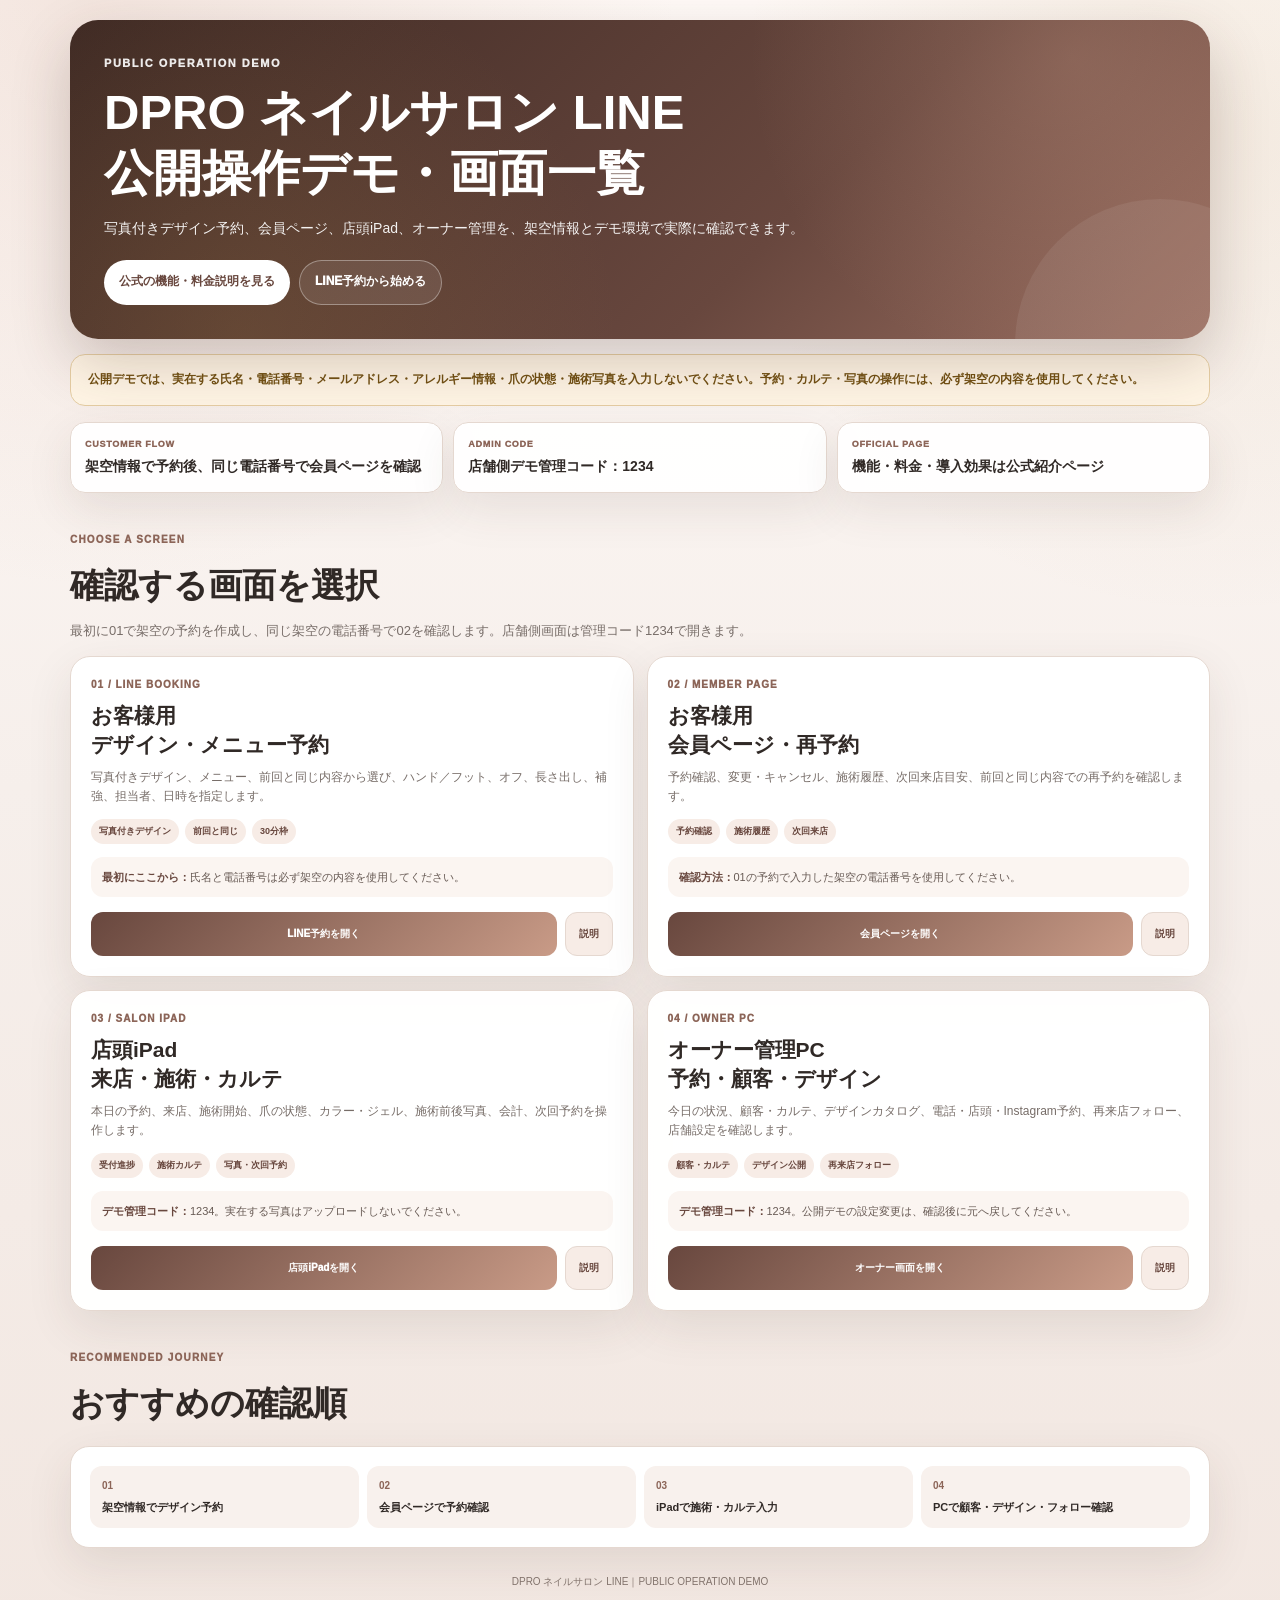
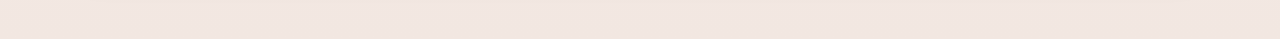
==== demo-guide.html @ 18c0ce61 "STEP DPRO-SYSTEMS-11 clarify nail salon operation demo R4" ====
<!doctype html>
<html lang="ja">
<head>
<meta charset="utf-8">
<meta name="viewport" content="width=device-width,initial-scale=1,viewport-fit=cover">
<meta name="theme-color" content="#68473e">
<meta name="robots" content="noindex,nofollow,noarchive">
<link rel="canonical" href="https://dpro-shop.com/systems/nail">
<title>DPRO ネイルサロン LINE｜公開操作デモ・画面一覧</title>
<style>
:root{
  --bg:#f6efeb;--card:#fff;--ink:#302926;--muted:#776d68;--line:#e5d8d0;
  --brand:#8c6558;--deep:#68473e;--brand2:#c99b87;--soft:#fff8f4;
  --ok:#47745f;--gold:#a98143;--shadow:0 16px 46px rgba(67,45,36,.10)
}
*{box-sizing:border-box}
html{background:var(--bg);scroll-behavior:smooth}
body{
  margin:0;min-height:100vh;color:var(--ink);
  font-family:-apple-system,BlinkMacSystemFont,"Segoe UI","Noto Sans JP","Yu Gothic UI",Meiryo,sans-serif;
  background:
    radial-gradient(circle at 7% 0,rgba(201,155,135,.22),transparent 29%),
    radial-gradient(circle at 95% 8%,rgba(169,129,67,.12),transparent 25%),
    linear-gradient(180deg,#fffaf7 0%,var(--bg) 48%,#f2e7e1 100%);
  line-height:1.65
}
a{color:inherit}
.page{width:min(1140px,calc(100% - 24px));margin:0 auto;padding:20px 0 48px}
.hero{
  position:relative;overflow:hidden;padding:34px;border-radius:28px;color:#fff;
  background:
    radial-gradient(circle at 88% 12%,rgba(201,155,135,.28),transparent 31%),
    radial-gradient(circle at 15% 100%,rgba(169,129,67,.20),transparent 37%),
    linear-gradient(135deg,#3f2a24,#68473e 63%,#9b6f61);
  box-shadow:0 23px 58px rgba(67,45,36,.23)
}
.hero:after{content:"";position:absolute;right:-95px;bottom:-150px;width:290px;height:290px;border-radius:50%;background:rgba(255,255,255,.07)}
.kicker{position:relative;z-index:1;font-size:11px;font-weight:1000;letter-spacing:.14em;opacity:.9}
.hero h1{position:relative;z-index:1;margin:10px 0 0;font-size:clamp(28px,5vw,49px);line-height:1.24}
.hero p{position:relative;z-index:1;max-width:830px;margin:13px 0 0;font-size:14px;opacity:.93}
.hero-actions{position:relative;z-index:1;display:flex;gap:9px;flex-wrap:wrap;margin-top:20px}
.button{min-height:45px;display:inline-flex;align-items:center;justify-content:center;padding:9px 15px;border-radius:999px;text-decoration:none;font-size:12px;font-weight:950}
.button-light{color:var(--deep);background:#fff}.button-ghost{color:#fff;border:1px solid rgba(255,255,255,.35);background:rgba(255,255,255,.09)}
.notice{margin-top:15px;padding:15px 17px;border:1px solid #e5cda3;border-radius:15px;background:#fff5e5;color:#725013;font-size:12px;font-weight:760}
.demo-info{margin-top:16px;display:grid;grid-template-columns:repeat(3,minmax(0,1fr));gap:10px}
.demo-info>div{padding:14px;border:1px solid var(--line);border-radius:15px;background:rgba(255,255,255,.96);box-shadow:var(--shadow)}
.demo-info small{display:block;color:var(--brand);font-size:9px;font-weight:1000;letter-spacing:.08em}
.demo-info strong{display:block;margin-top:4px;font-size:14px}
.section-head{margin:32px 0 15px}
.section-head small{color:var(--brand);font-size:10px;font-weight:1000;letter-spacing:.12em}
.section-head h2{margin:5px 0 0;font-size:clamp(23px,4vw,34px)}
.section-head p{max-width:840px;margin:7px 0 0;color:var(--muted);font-size:13px}
.grid{display:grid;grid-template-columns:repeat(2,minmax(0,1fr));gap:13px}
.card{min-width:0;padding:20px;border:1px solid var(--line);border-radius:20px;background:rgba(255,255,255,.98);box-shadow:var(--shadow)}
.card-number{color:var(--brand);font-size:10px;font-weight:1000;letter-spacing:.1em}
.card h3{margin:7px 0 0;font-size:21px;line-height:1.4}
.card p{margin:8px 0 0;color:var(--muted);font-size:12px}
.pills{display:flex;gap:6px;flex-wrap:wrap;margin-top:12px}
.pills span{padding:5px 8px;border-radius:999px;background:#f7ece6;color:var(--deep);font-size:9px;font-weight:900}
.card-note{margin-top:13px;padding:11px;border-radius:12px;background:#fbf5f1;color:#675a54;font-size:11px}
.card-note b{color:var(--deep)}
.card-actions{display:grid;grid-template-columns:1fr auto;gap:8px;margin-top:15px}
.open,.official{min-height:44px;display:flex;align-items:center;justify-content:center;padding:9px 13px;border-radius:12px;text-decoration:none;font-size:10px;font-weight:950}
.open{color:#fff;background:linear-gradient(135deg,var(--deep),var(--brand2))}
.official{color:var(--deep);border:1px solid var(--line);background:#f7ece6}
.flow{margin-top:14px;padding:19px;border:1px solid var(--line);border-radius:19px;background:#fff;box-shadow:var(--shadow)}
.flow-grid{display:grid;grid-template-columns:repeat(4,minmax(0,1fr));gap:8px}
.flow-step{padding:12px;border-radius:12px;background:#f8f1ed}.flow-step b{display:block;color:var(--brand);font-size:10px}.flow-step strong{display:block;margin-top:4px;font-size:11px}
.footer{margin-top:26px;color:#82736c;font-size:10px;text-align:center}
@media(max-width:760px){.hero{padding:25px 20px}.demo-info,.grid,.flow-grid{grid-template-columns:1fr}}
@media(max-width:420px){.page{width:min(100% - 16px,1140px)}.card-actions{grid-template-columns:1fr}}
</style>
</head>
<body>
<main class="page">
<section class="hero">
  <div class="kicker">PUBLIC OPERATION DEMO</div>
  <h1>DPRO ネイルサロン LINE<br>公開操作デモ・画面一覧</h1>
  <p>写真付きデザイン予約、会員ページ、店頭iPad、オーナー管理を、架空情報とデモ環境で実際に確認できます。</p>
  <div class="hero-actions">
    <a class="button button-light" href="https://dpro-shop.com/systems/nail">公式の機能・料金説明を見る</a>
    <a class="button button-ghost" href="index.html">LINE予約から始める</a>
  </div>
</section>

<div class="notice">
  公開デモでは、実在する氏名・電話番号・メールアドレス・アレルギー情報・爪の状態・施術写真を入力しないでください。予約・カルテ・写真の操作には、必ず架空の内容を使用してください。
</div>

<section class="demo-info" aria-label="デモ利用情報">
  <div><small>CUSTOMER FLOW</small><strong>架空情報で予約後、同じ電話番号で会員ページを確認</strong></div>
  <div><small>ADMIN CODE</small><strong>店舗側デモ管理コード：1234</strong></div>
  <div><small>OFFICIAL PAGE</small><strong>機能・料金・導入効果は公式紹介ページ</strong></div>
</section>

<div class="section-head">
  <small>CHOOSE A SCREEN</small>
  <h2>確認する画面を選択</h2>
  <p>最初に01で架空の予約を作成し、同じ架空の電話番号で02を確認します。店舗側画面は管理コード1234で開きます。</p>
</div>

<section class="grid">
  <article class="card">
    <div class="card-number">01 / LINE BOOKING</div>
    <h3>お客様用<br>デザイン・メニュー予約</h3>
    <p>写真付きデザイン、メニュー、前回と同じ内容から選び、ハンド／フット、オフ、長さ出し、補強、担当者、日時を指定します。</p>
    <div class="pills"><span>写真付きデザイン</span><span>前回と同じ</span><span>30分枠</span></div>
    <div class="card-note"><b>最初にここから：</b>氏名と電話番号は必ず架空の内容を使用してください。</div>
    <div class="card-actions"><a class="open" href="index.html">LINE予約を開く</a><a class="official" href="https://dpro-shop.com/systems/nail#flow">説明</a></div>
  </article>

  <article class="card">
    <div class="card-number">02 / MEMBER PAGE</div>
    <h3>お客様用<br>会員ページ・再予約</h3>
    <p>予約確認、変更・キャンセル、施術履歴、次回来店目安、前回と同じ内容での再予約を確認します。</p>
    <div class="pills"><span>予約確認</span><span>施術履歴</span><span>次回来店</span></div>
    <div class="card-note"><b>確認方法：</b>01の予約で入力した架空の電話番号を使用してください。</div>
    <div class="card-actions"><a class="open" href="member.html">会員ページを開く</a><a class="official" href="https://dpro-shop.com/systems/nail#roles">説明</a></div>
  </article>

  <article class="card">
    <div class="card-number">03 / SALON IPAD</div>
    <h3>店頭iPad<br>来店・施術・カルテ</h3>
    <p>本日の予約、来店、施術開始、爪の状態、カラー・ジェル、施術前後写真、会計、次回予約を操作します。</p>
    <div class="pills"><span>受付進捗</span><span>施術カルテ</span><span>写真・次回予約</span></div>
    <div class="card-note"><b>デモ管理コード：</b>1234。実在する写真はアップロードしないでください。</div>
    <div class="card-actions"><a class="open" href="owner-ipad.html">店頭iPadを開く</a><a class="official" href="https://dpro-shop.com/systems/nail#demo">説明</a></div>
  </article>

  <article class="card">
    <div class="card-number">04 / OWNER PC</div>
    <h3>オーナー管理PC<br>予約・顧客・デザイン</h3>
    <p>今日の状況、顧客・カルテ、デザインカタログ、電話・店頭・Instagram予約、再来店フォロー、店舗設定を確認します。</p>
    <div class="pills"><span>顧客・カルテ</span><span>デザイン公開</span><span>再来店フォロー</span></div>
    <div class="card-note"><b>デモ管理コード：</b>1234。公開デモの設定変更は、確認後に元へ戻してください。</div>
    <div class="card-actions"><a class="open" href="owner.html">オーナー画面を開く</a><a class="official" href="https://dpro-shop.com/systems/nail#features">説明</a></div>
  </article>
</section>

<div class="section-head">
  <small>RECOMMENDED JOURNEY</small>
  <h2>おすすめの確認順</h2>
</div>
<section class="flow">
  <div class="flow-grid">
    <div class="flow-step"><b>01</b><strong>架空情報でデザイン予約</strong></div>
    <div class="flow-step"><b>02</b><strong>会員ページで予約確認</strong></div>
    <div class="flow-step"><b>03</b><strong>iPadで施術・カルテ入力</strong></div>
    <div class="flow-step"><b>04</b><strong>PCで顧客・デザイン・フォロー確認</strong></div>
  </div>
</section>

<div class="footer">DPRO ネイルサロン LINE｜PUBLIC OPERATION DEMO</div>
</main>
</body>
</html>
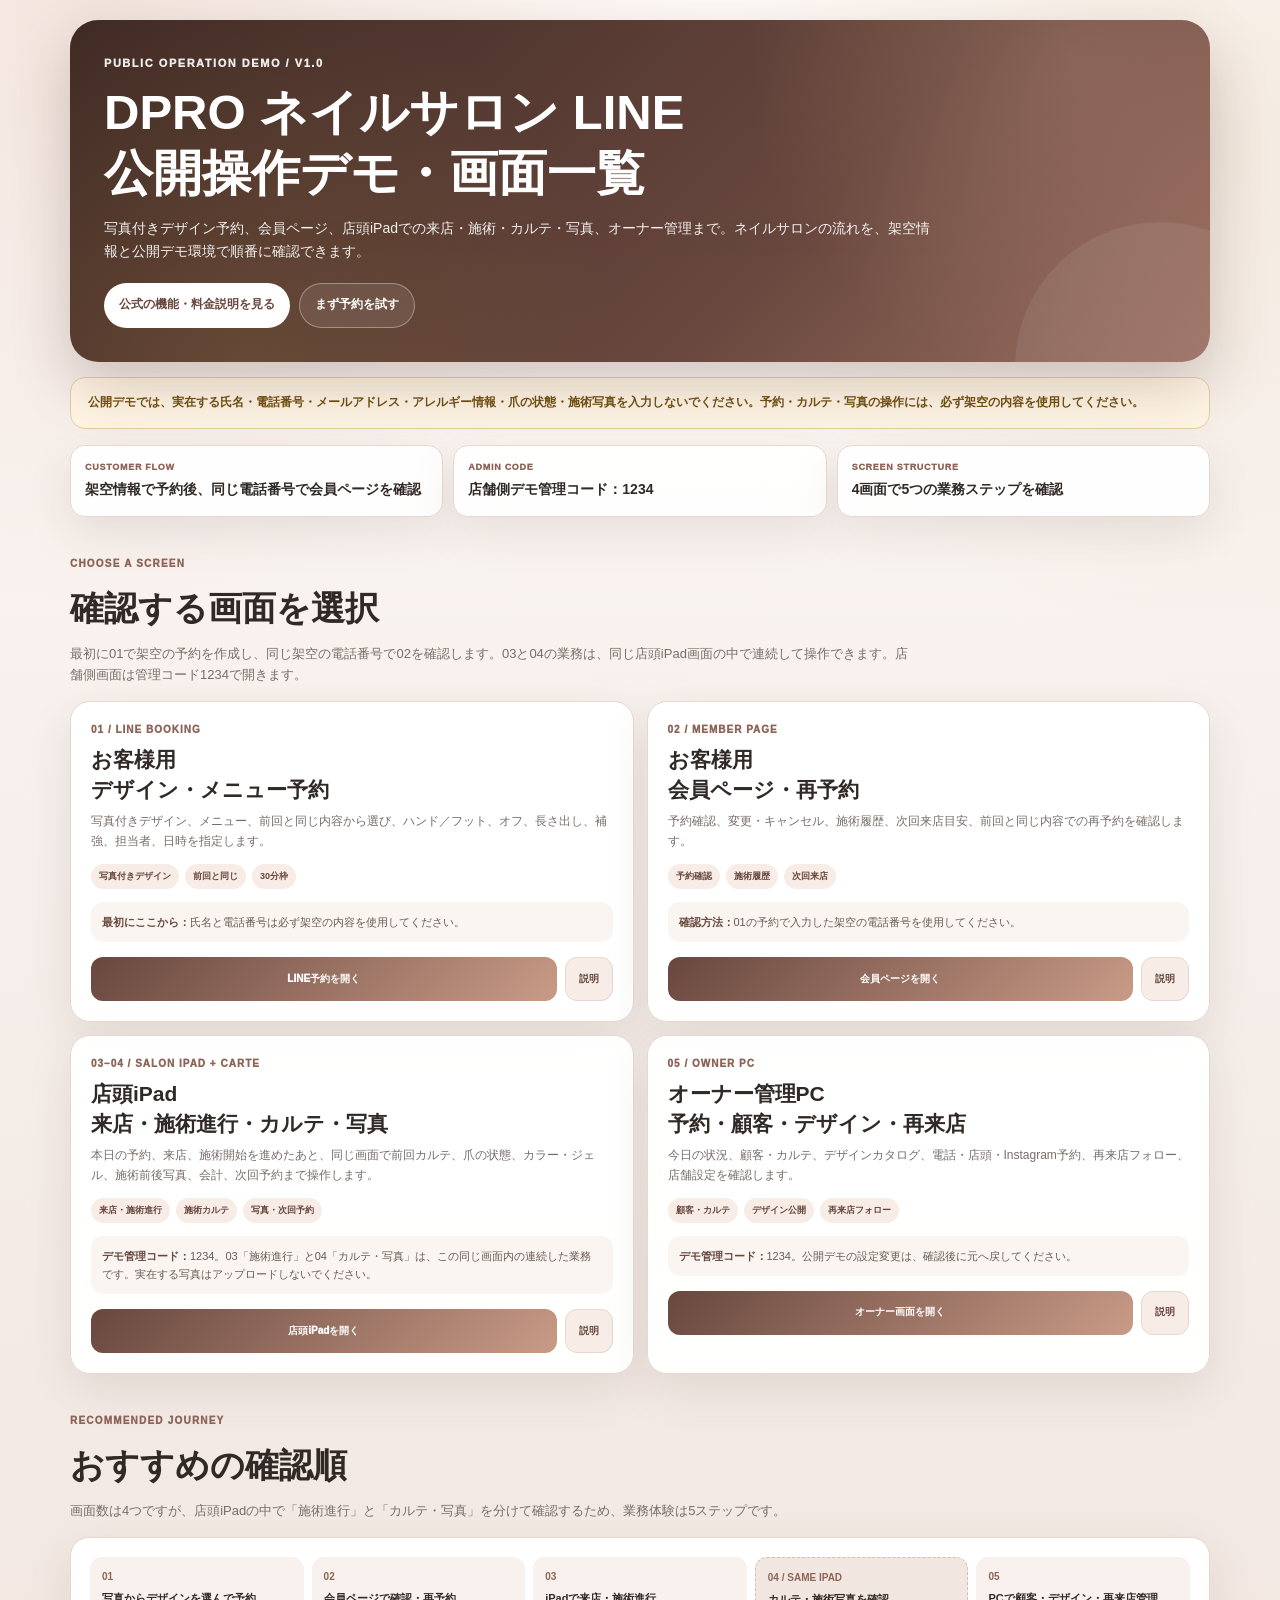
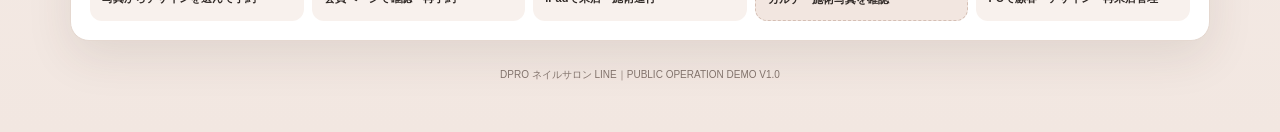
==== commit 64f79fd4: "Add files via upload" ====
--- a/demo-guide.html
+++ b/demo-guide.html
@@ -1,11 +1,11 @@
 <!doctype html>
+<!-- DPRO NAIL PUBLIC OPERATION DEMO GUIDE V1.0 / 2026-08-18 -->
 <html lang="ja">
 <head>
 <meta charset="utf-8">
 <meta name="viewport" content="width=device-width,initial-scale=1,viewport-fit=cover">
 <meta name="theme-color" content="#68473e">
 <meta name="robots" content="noindex,nofollow,noarchive">
-<link rel="canonical" href="https://dpro-shop.com/systems/nail">
 <title>DPRO ネイルサロン LINE｜公開操作デモ・画面一覧</title>
 <style>
 :root{
@@ -64,9 +64,11 @@
 .open{color:#fff;background:linear-gradient(135deg,var(--deep),var(--brand2))}
 .official{color:var(--deep);border:1px solid var(--line);background:#f7ece6}
 .flow{margin-top:14px;padding:19px;border:1px solid var(--line);border-radius:19px;background:#fff;box-shadow:var(--shadow)}
-.flow-grid{display:grid;grid-template-columns:repeat(4,minmax(0,1fr));gap:8px}
+.flow-grid{display:grid;grid-template-columns:repeat(5,minmax(0,1fr));gap:8px}
 .flow-step{padding:12px;border-radius:12px;background:#f8f1ed}.flow-step b{display:block;color:var(--brand);font-size:10px}.flow-step strong{display:block;margin-top:4px;font-size:11px}
+.flow-step.same{background:#f2e6e0;border:1px dashed #d5bfb4}
 .footer{margin-top:26px;color:#82736c;font-size:10px;text-align:center}
+@media(max-width:900px){.flow-grid{grid-template-columns:repeat(2,minmax(0,1fr))}}
 @media(max-width:760px){.hero{padding:25px 20px}.demo-info,.grid,.flow-grid{grid-template-columns:1fr}}
 @media(max-width:420px){.page{width:min(100% - 16px,1140px)}.card-actions{grid-template-columns:1fr}}
 </style>
@@ -74,12 +76,12 @@
 <body>
 <main class="page">
 <section class="hero">
-  <div class="kicker">PUBLIC OPERATION DEMO</div>
+  <div class="kicker">PUBLIC OPERATION DEMO / V1.0</div>
   <h1>DPRO ネイルサロン LINE<br>公開操作デモ・画面一覧</h1>
-  <p>写真付きデザイン予約、会員ページ、店頭iPad、オーナー管理を、架空情報とデモ環境で実際に確認できます。</p>
+  <p>写真付きデザイン予約、会員ページ、店頭iPadでの来店・施術・カルテ・写真、オーナー管理まで。ネイルサロンの流れを、架空情報と公開デモ環境で順番に確認できます。</p>
   <div class="hero-actions">
-    <a class="button button-light" href="https://dpro-shop.com/systems/nail">公式の機能・料金説明を見る</a>
-    <a class="button button-ghost" href="index.html">LINE予約から始める</a>
+    <a class="button button-light" href="https://dpromstk2000-lab.github.io/dpro-line-systems-site/systems/nail.html">公式の機能・料金説明を見る</a>
+    <a class="button button-ghost" href="index.html">まず予約を試す</a>
   </div>
 </section>
 
@@ -90,13 +92,13 @@
 <section class="demo-info" aria-label="デモ利用情報">
   <div><small>CUSTOMER FLOW</small><strong>架空情報で予約後、同じ電話番号で会員ページを確認</strong></div>
   <div><small>ADMIN CODE</small><strong>店舗側デモ管理コード：1234</strong></div>
-  <div><small>OFFICIAL PAGE</small><strong>機能・料金・導入効果は公式紹介ページ</strong></div>
+  <div><small>SCREEN STRUCTURE</small><strong>4画面で5つの業務ステップを確認</strong></div>
 </section>
 
 <div class="section-head">
   <small>CHOOSE A SCREEN</small>
   <h2>確認する画面を選択</h2>
-  <p>最初に01で架空の予約を作成し、同じ架空の電話番号で02を確認します。店舗側画面は管理コード1234で開きます。</p>
+  <p>最初に01で架空の予約を作成し、同じ架空の電話番号で02を確認します。03と04の業務は、同じ店頭iPad画面の中で連続して操作できます。店舗側画面は管理コード1234で開きます。</p>
 </div>
 
 <section class="grid">
@@ -106,7 +108,7 @@
     <p>写真付きデザイン、メニュー、前回と同じ内容から選び、ハンド／フット、オフ、長さ出し、補強、担当者、日時を指定します。</p>
     <div class="pills"><span>写真付きデザイン</span><span>前回と同じ</span><span>30分枠</span></div>
     <div class="card-note"><b>最初にここから：</b>氏名と電話番号は必ず架空の内容を使用してください。</div>
-    <div class="card-actions"><a class="open" href="index.html">LINE予約を開く</a><a class="official" href="https://dpro-shop.com/systems/nail#flow">説明</a></div>
+    <div class="card-actions"><a class="open" href="index.html">LINE予約を開く</a><a class="official" href="https://dpromstk2000-lab.github.io/dpro-line-systems-site/lp-nail.html#p5">説明</a></div>
   </article>
 
   <article class="card">
@@ -115,42 +117,44 @@
     <p>予約確認、変更・キャンセル、施術履歴、次回来店目安、前回と同じ内容での再予約を確認します。</p>
     <div class="pills"><span>予約確認</span><span>施術履歴</span><span>次回来店</span></div>
     <div class="card-note"><b>確認方法：</b>01の予約で入力した架空の電話番号を使用してください。</div>
-    <div class="card-actions"><a class="open" href="member.html">会員ページを開く</a><a class="official" href="https://dpro-shop.com/systems/nail#roles">説明</a></div>
+    <div class="card-actions"><a class="open" href="member.html">会員ページを開く</a><a class="official" href="https://dpromstk2000-lab.github.io/dpro-line-systems-site/lp-nail.html#p5">説明</a></div>
   </article>
 
   <article class="card">
-    <div class="card-number">03 / SALON IPAD</div>
-    <h3>店頭iPad<br>来店・施術・カルテ</h3>
-    <p>本日の予約、来店、施術開始、爪の状態、カラー・ジェル、施術前後写真、会計、次回予約を操作します。</p>
-    <div class="pills"><span>受付進捗</span><span>施術カルテ</span><span>写真・次回予約</span></div>
-    <div class="card-note"><b>デモ管理コード：</b>1234。実在する写真はアップロードしないでください。</div>
-    <div class="card-actions"><a class="open" href="owner-ipad.html">店頭iPadを開く</a><a class="official" href="https://dpro-shop.com/systems/nail#demo">説明</a></div>
+    <div class="card-number">03–04 / SALON IPAD + CARTE</div>
+    <h3>店頭iPad<br>来店・施術進行・カルテ・写真</h3>
+    <p>本日の予約、来店、施術開始を進めたあと、同じ画面で前回カルテ、爪の状態、カラー・ジェル、施術前後写真、会計、次回予約まで操作します。</p>
+    <div class="pills"><span>来店・施術進行</span><span>施術カルテ</span><span>写真・次回予約</span></div>
+    <div class="card-note"><b>デモ管理コード：</b>1234。03「施術進行」と04「カルテ・写真」は、この同じ画面内の連続した業務です。実在する写真はアップロードしないでください。</div>
+    <div class="card-actions"><a class="open" href="owner-ipad.html">店頭iPadを開く</a><a class="official" href="https://dpromstk2000-lab.github.io/dpro-line-systems-site/lp-nail.html#p6">説明</a></div>
   </article>
 
   <article class="card">
-    <div class="card-number">04 / OWNER PC</div>
-    <h3>オーナー管理PC<br>予約・顧客・デザイン</h3>
+    <div class="card-number">05 / OWNER PC</div>
+    <h3>オーナー管理PC<br>予約・顧客・デザイン・再来店</h3>
     <p>今日の状況、顧客・カルテ、デザインカタログ、電話・店頭・Instagram予約、再来店フォロー、店舗設定を確認します。</p>
     <div class="pills"><span>顧客・カルテ</span><span>デザイン公開</span><span>再来店フォロー</span></div>
     <div class="card-note"><b>デモ管理コード：</b>1234。公開デモの設定変更は、確認後に元へ戻してください。</div>
-    <div class="card-actions"><a class="open" href="owner.html">オーナー画面を開く</a><a class="official" href="https://dpro-shop.com/systems/nail#features">説明</a></div>
+    <div class="card-actions"><a class="open" href="owner.html">オーナー画面を開く</a><a class="official" href="https://dpromstk2000-lab.github.io/dpro-line-systems-site/lp-nail.html#p6">説明</a></div>
   </article>
 </section>
 
 <div class="section-head">
   <small>RECOMMENDED JOURNEY</small>
   <h2>おすすめの確認順</h2>
+  <p>画面数は4つですが、店頭iPadの中で「施術進行」と「カルテ・写真」を分けて確認するため、業務体験は5ステップです。</p>
 </div>
 <section class="flow">
   <div class="flow-grid">
-    <div class="flow-step"><b>01</b><strong>架空情報でデザイン予約</strong></div>
-    <div class="flow-step"><b>02</b><strong>会員ページで予約確認</strong></div>
-    <div class="flow-step"><b>03</b><strong>iPadで施術・カルテ入力</strong></div>
-    <div class="flow-step"><b>04</b><strong>PCで顧客・デザイン・フォロー確認</strong></div>
+    <div class="flow-step"><b>01</b><strong>写真からデザインを選んで予約</strong></div>
+    <div class="flow-step"><b>02</b><strong>会員ページで確認・再予約</strong></div>
+    <div class="flow-step"><b>03</b><strong>iPadで来店・施術進行</strong></div>
+    <div class="flow-step same"><b>04 / SAME IPAD</b><strong>カルテ・施術写真を確認</strong></div>
+    <div class="flow-step"><b>05</b><strong>PCで顧客・デザイン・再来店管理</strong></div>
   </div>
 </section>
 
-<div class="footer">DPRO ネイルサロン LINE｜PUBLIC OPERATION DEMO</div>
+<div class="footer">DPRO ネイルサロン LINE｜PUBLIC OPERATION DEMO V1.0</div>
 </main>
 </body>
-</html>+</html>
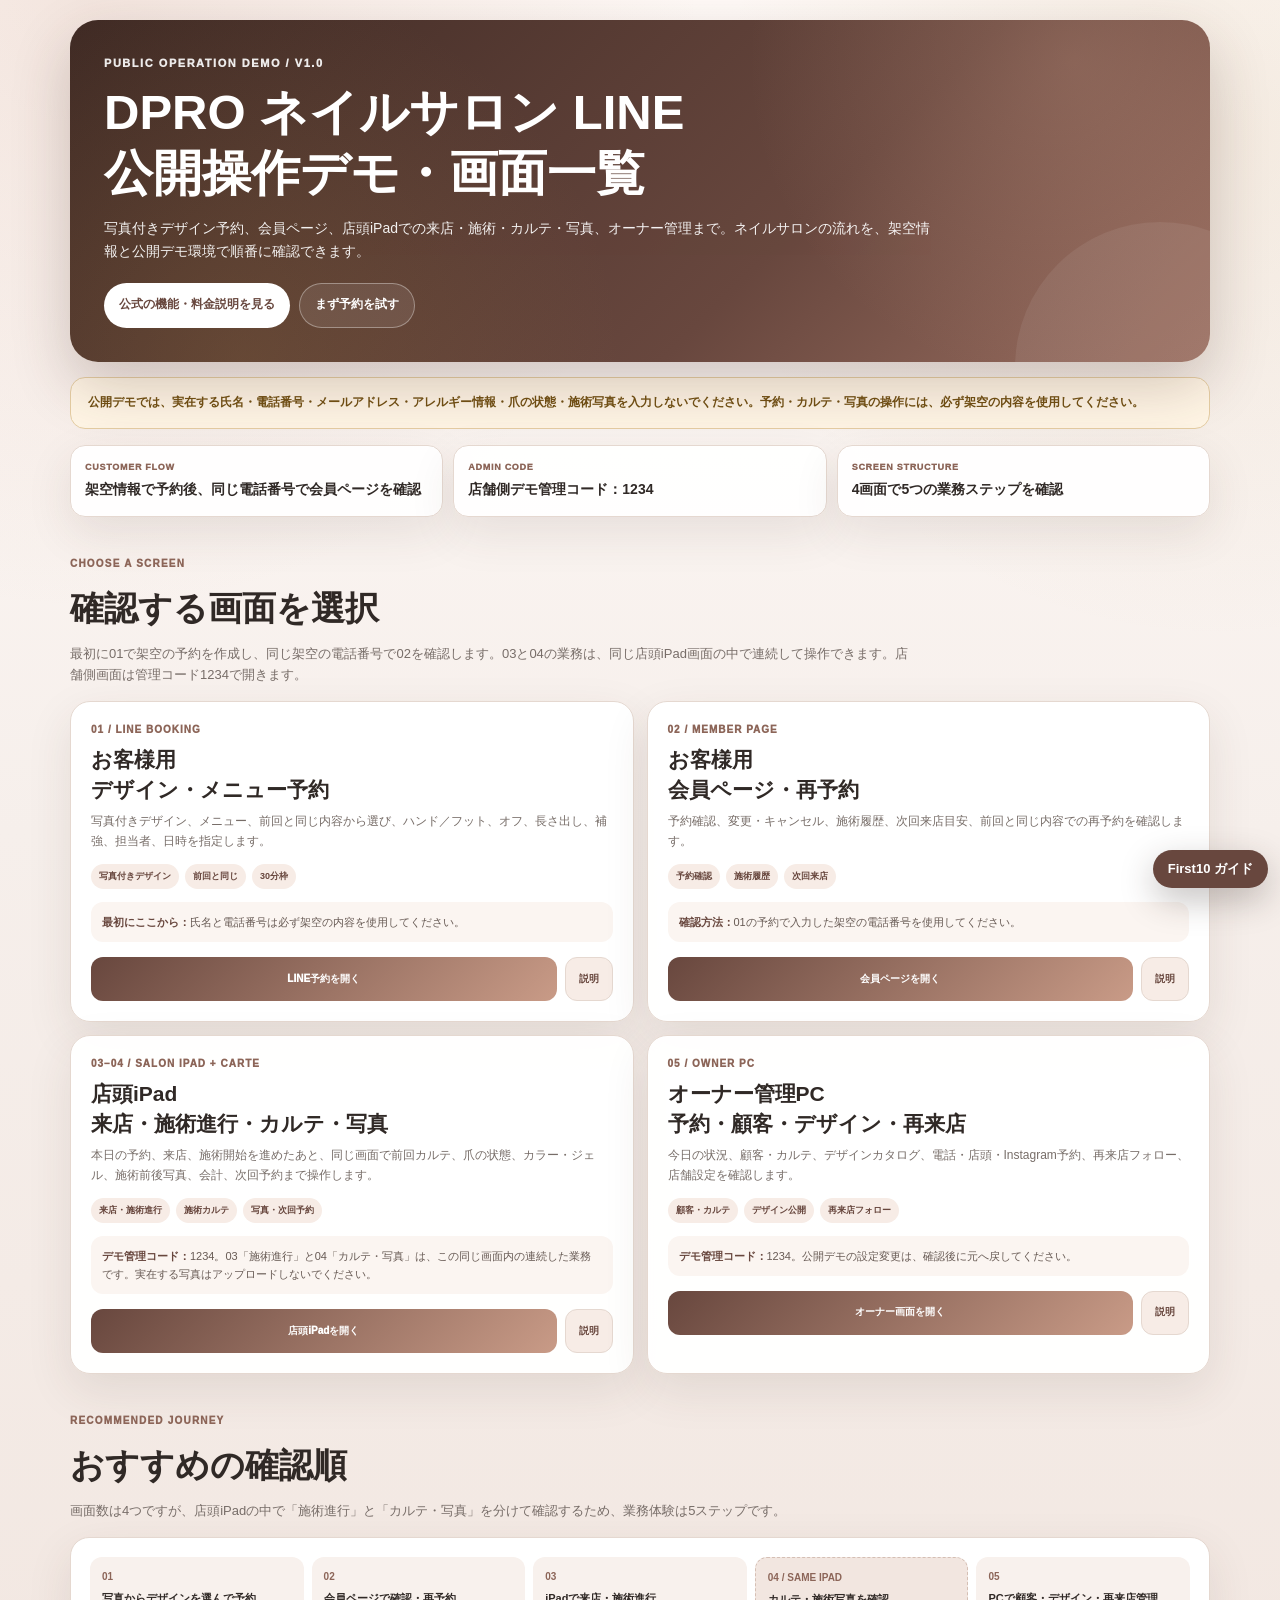
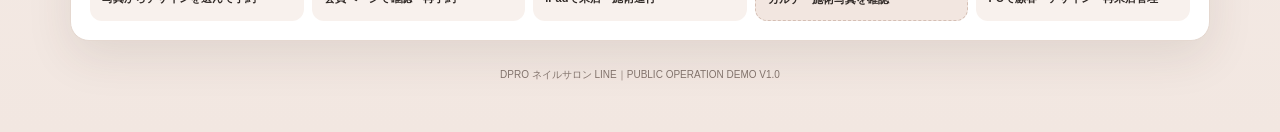
==== commit 782dd090: "NAIL Tutorial R3 First10 STANDARD V1.1" ====
--- a/demo-guide.html
+++ b/demo-guide.html
@@ -72,6 +72,7 @@
 @media(max-width:760px){.hero{padding:25px 20px}.demo-info,.grid,.flow-grid{grid-template-columns:1fr}}
 @media(max-width:420px){.page{width:min(100% - 16px,1140px)}.card-actions{grid-template-columns:1fr}}
 </style>
+  <link rel="stylesheet" href="dpro-tutorial-nail.css?v=TUTORIAL-NAIL-R3-V1.1">
 </head>
 <body>
 <main class="page">
@@ -156,5 +157,6 @@
 
 <div class="footer">DPRO ネイルサロン LINE｜PUBLIC OPERATION DEMO V1.0</div>
 </main>
+  <script src="dpro-tutorial-nail.js?v=TUTORIAL-NAIL-R3-V1.1" defer></script>
 </body>
 </html>
--- a/dpro-tutorial-nail.css
+++ b/dpro-tutorial-nail.css
@@ -0,0 +1,16 @@
+/* DPRO TUTORIAL NAIL / STANDARD V1.1 / R3 */
+:root{--dpro-tutorial-brand:#68473e;--dpro-tutorial-accent:#c99b87;--dpro-tutorial-ink:#2f2926;--dpro-tutorial-bg:#fffaf7;--dpro-tutorial-line:#dfcfc6;--dpro-tutorial-focus:#2f6fed}
+#dproTutorialNailLauncher{position:fixed;right:12px;bottom:12px;z-index:2147483000;border:0;border-radius:999px;padding:11px 15px;background:var(--dpro-tutorial-brand);color:#fff;font:900 13px/1.2 -apple-system,BlinkMacSystemFont,"Segoe UI","Noto Sans JP",sans-serif;box-shadow:0 12px 34px rgba(46,35,31,.28);cursor:pointer}
+#dproTutorialNailLauncher:focus-visible,.dpro-tutorial-card button:focus-visible,.dpro-tutorial-drag-handle:focus-visible{outline:3px solid var(--dpro-tutorial-focus);outline-offset:3px}
+.dpro-tutorial-highlight{position:fixed;z-index:2147482997;pointer-events:none;border:3px solid #b36f55;border-radius:16px;box-shadow:0 0 0 9999px rgba(33,24,21,.26),0 0 0 5px rgba(255,255,255,.72);transition:top .16s ease,left .16s ease,width .16s ease,height .16s ease;display:none}
+.dpro-tutorial-card{position:fixed;z-index:2147482999;width:min(390px,calc(100vw - 16px));max-width:calc(100vw - 16px);max-height:calc(100dvh - 16px);display:flex;flex-direction:column;overflow:hidden;border:1px solid var(--dpro-tutorial-line);border-radius:22px;background:#fff;color:var(--dpro-tutorial-ink);box-shadow:0 24px 70px rgba(40,27,23,.30);font-family:-apple-system,BlinkMacSystemFont,"Segoe UI","Noto Sans JP",sans-serif}
+.dpro-tutorial-card[hidden]{display:none!important}.dpro-tutorial-drag-handle{display:flex;align-items:center;justify-content:space-between;gap:10px;padding:10px 12px;background:linear-gradient(135deg,#f4e7e0,#fff8f4);border:0;border-bottom:1px solid var(--dpro-tutorial-line);color:var(--dpro-tutorial-brand);cursor:grab;touch-action:none;user-select:none;font:900 12px/1.3 inherit;text-align:left}.dpro-tutorial-drag-handle:active{cursor:grabbing}.dpro-tutorial-drag-dots{font-size:18px;letter-spacing:2px;opacity:.65}
+.dpro-tutorial-body{overflow:auto;overscroll-behavior:contain;padding:16px 17px 10px}.dpro-tutorial-kicker{font-size:10px;font-weight:1000;letter-spacing:.12em;color:#8c6558}.dpro-tutorial-card h2{margin:5px 0 0;font-size:20px;line-height:1.35}.dpro-tutorial-card p{margin:10px 0 0;font-size:13px;line-height:1.72;color:#675b55}.dpro-tutorial-progress{margin-top:12px;height:7px;border-radius:999px;background:#f1e6df;overflow:hidden}.dpro-tutorial-progress>span{display:block;height:100%;background:linear-gradient(90deg,#68473e,#c99b87)}.dpro-tutorial-route{margin-top:8px;font-size:10px;color:#8a7b74;word-break:break-all}
+.dpro-tutorial-actions{display:grid;grid-template-columns:auto 1fr auto;gap:8px;padding:11px 12px 12px;border-top:1px solid var(--dpro-tutorial-line);background:#fffaf7}.dpro-tutorial-actions button{min-height:42px;border-radius:13px;border:1px solid var(--dpro-tutorial-line);background:#fff;color:var(--dpro-tutorial-ink);font-weight:900;font-size:12px;padding:8px 11px;cursor:pointer}.dpro-tutorial-actions .dpro-next{background:var(--dpro-tutorial-brand);border-color:var(--dpro-tutorial-brand);color:#fff}.dpro-tutorial-actions .dpro-skip{font-size:11px;color:#776d68}.dpro-tutorial-top-actions{display:flex;gap:6px}.dpro-tutorial-top-actions button{border:0;background:transparent;color:#68473e;font-weight:900;font-size:11px;cursor:pointer;padding:5px 7px;border-radius:9px}
+.dpro-tutorial-transient.hidden{display:block!important}.dpro-tutorial-transient{scroll-margin-top:84px}
+.dpro-tutorial-complete{text-align:center;padding:8px 0 4px}.dpro-tutorial-complete strong{display:block;font-size:21px;color:#47745f}.dpro-tutorial-complete p{margin-top:7px}
+@media(max-width:390px){#dproTutorialNailLauncher{right:8px;bottom:8px}.dpro-tutorial-card{width:calc(100vw - 16px);border-radius:18px}.dpro-tutorial-body{padding:14px 14px 9px}.dpro-tutorial-card h2{font-size:18px}.dpro-tutorial-actions{grid-template-columns:1fr 1fr}.dpro-tutorial-actions .dpro-skip{grid-column:1/-1;order:3}.dpro-tutorial-actions button{width:100%}}
+@media(max-width:320px){.dpro-tutorial-card{width:calc(100vw - 12px);max-width:calc(100vw - 12px)}.dpro-tutorial-actions{gap:6px;padding:9px}.dpro-tutorial-body{padding:12px}.dpro-tutorial-card p{font-size:12px}.dpro-tutorial-drag-handle{padding:8px 10px}}
+@media(prefers-reduced-motion:reduce){.dpro-tutorial-highlight{transition:none}}
+
+.dpro-tutorial-transient-login{display:none!important}
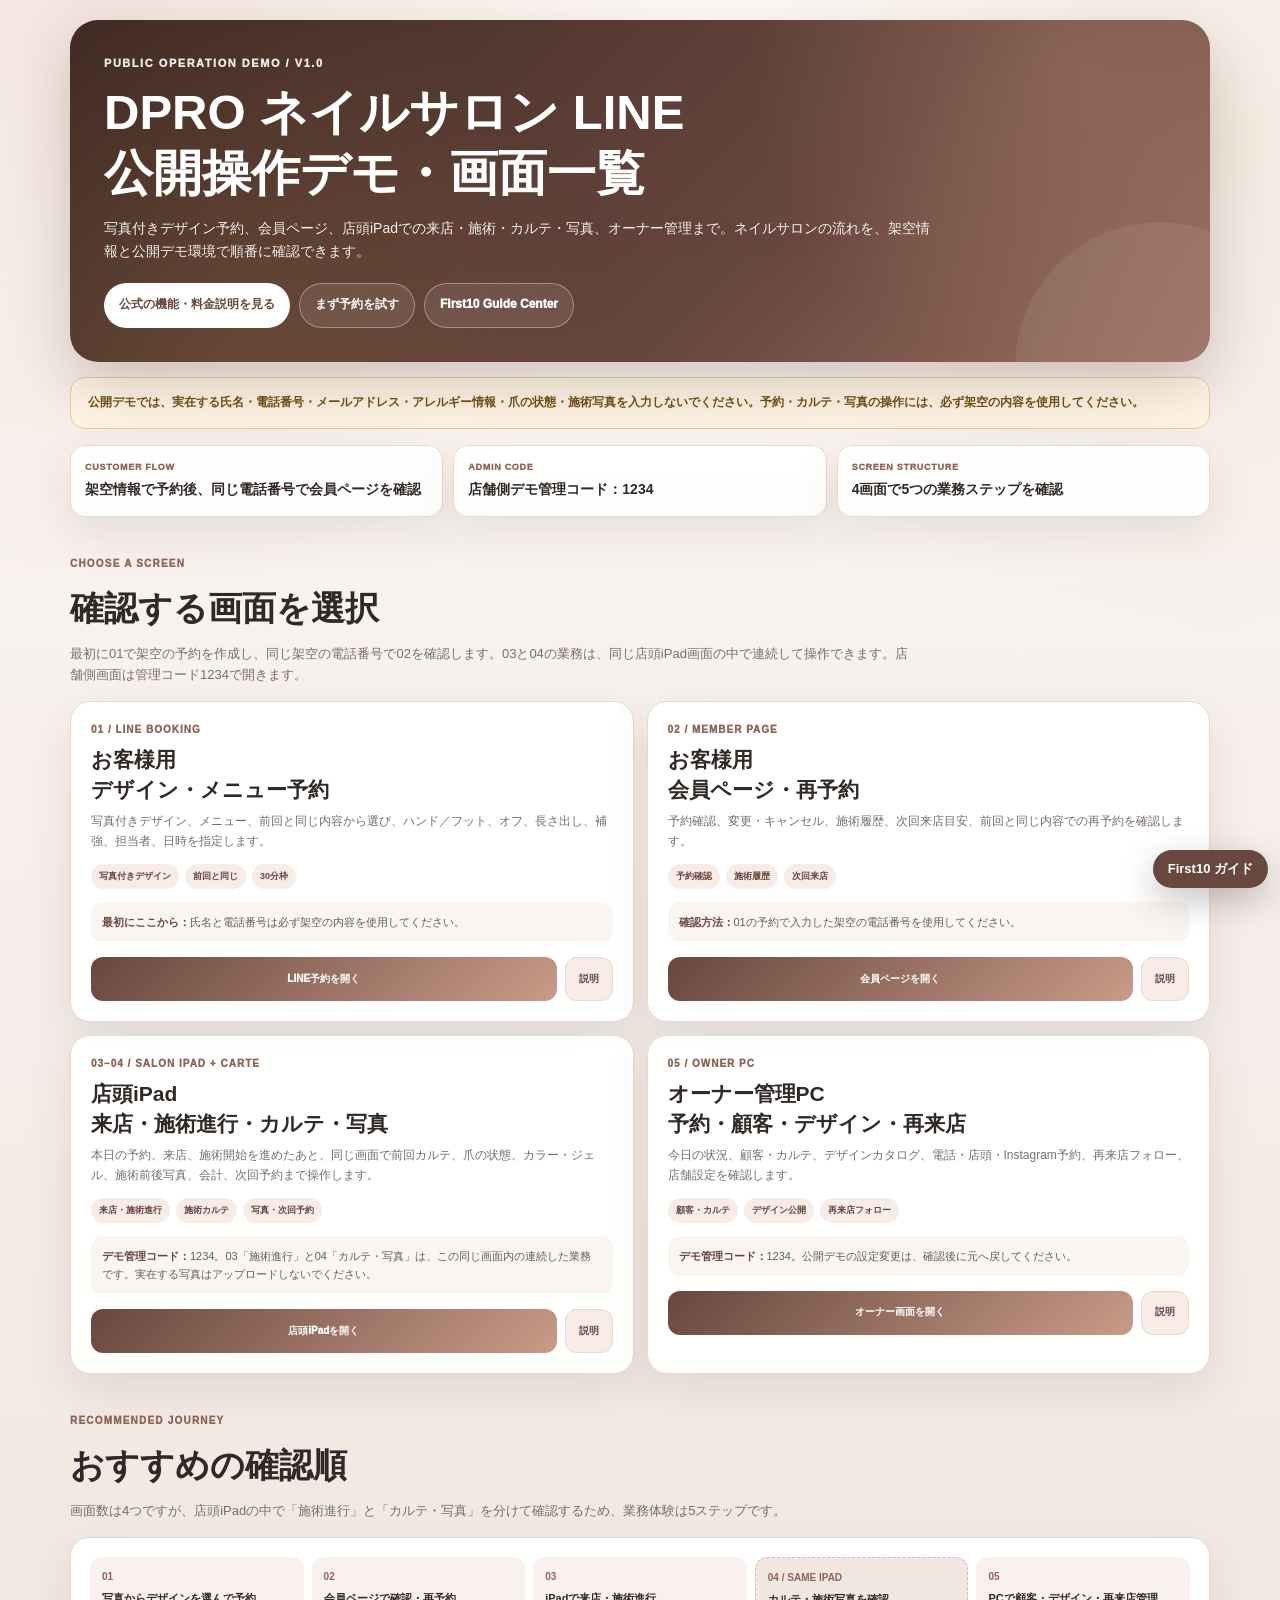
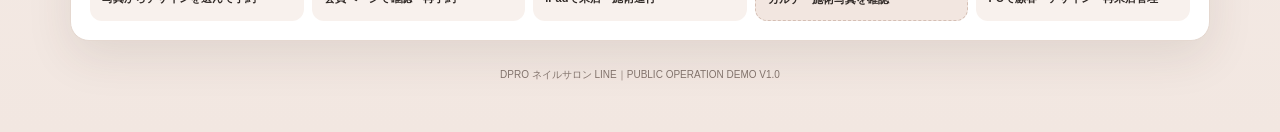
==== commit 89c865b3: "NAIL Tutorial R4 Guide Center" ====
--- a/demo-guide.html
+++ b/demo-guide.html
@@ -83,6 +83,7 @@
   <div class="hero-actions">
     <a class="button button-light" href="https://dpromstk2000-lab.github.io/dpro-line-systems-site/systems/nail.html">公式の機能・料金説明を見る</a>
     <a class="button button-ghost" href="index.html">まず予約を試す</a>
+    <a class="button button-ghost" href="guide-center.html?guide=1">First10 Guide Center</a>
   </div>
 </section>
 
